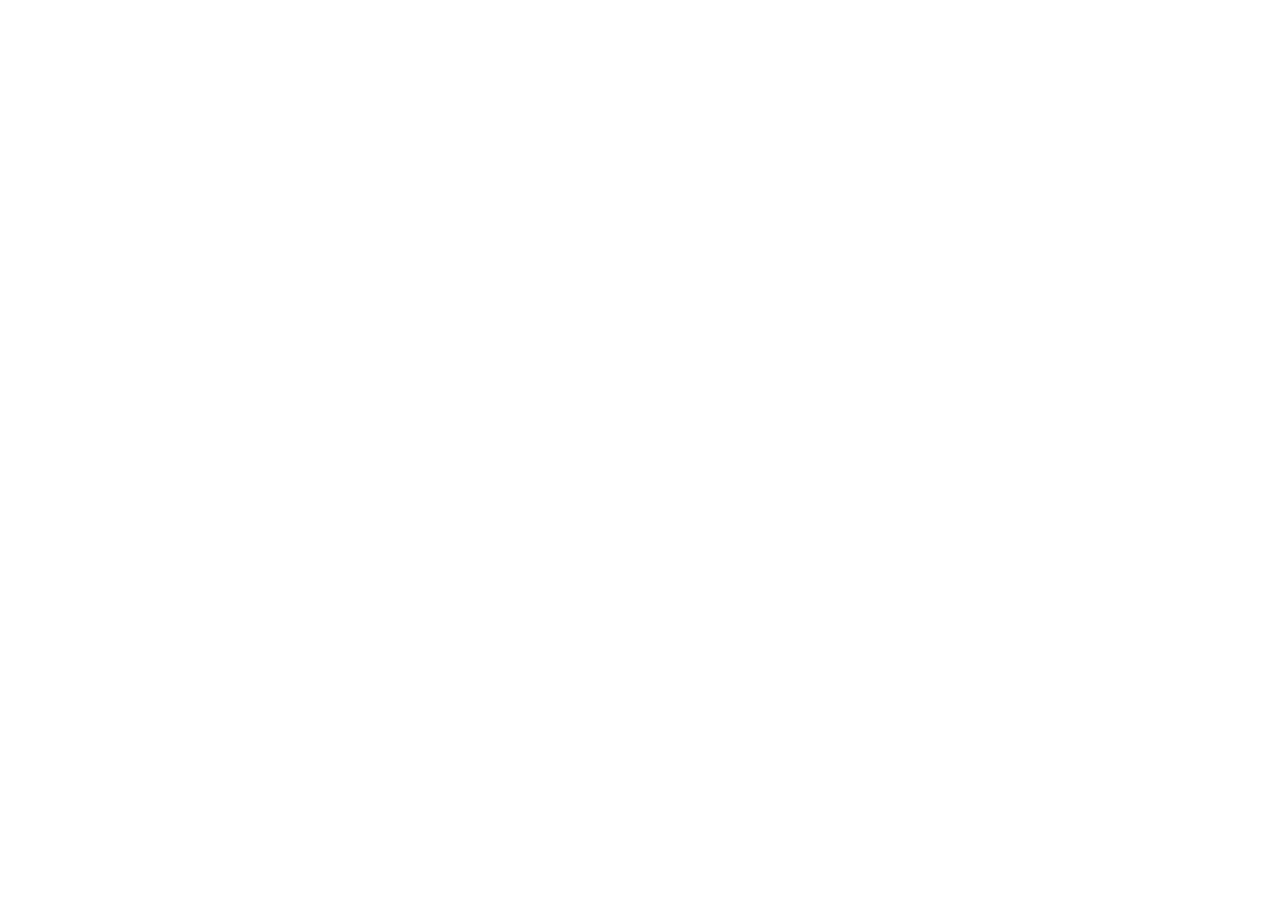
==== index.html @ 4480b9cd "Update index.html" ====
<!DOCTYPE html>
<html lang="ar" dir="ltr">
<head>
    <meta charset="UTF-8">
    <meta name="viewport" content="width=device-width, initial-scale=1.0">
    <meta http-equiv="X-UA-Compatible" content="IE=edge">

    <!-- كود التوجيه التلقائي وتحسين السيو لنقل قوة الأرشفة إلى نيتليفاى -->
    <meta http-equiv="refresh" content="0; url=https://mo-portifolio0.netlify.app/">
    <link rel="canonical" href="https://mo-portifolio0.netlify.app/index.html">

    <title>Mohamed Essam | Front-End Developer - المهندس محمد عصام</title>
    <meta name="description" content="الموقع الرسمي للمهندس محمد عصام الفيومي، مطور واجهات أمامية محترف وخبير في تقنيات AI. تصفح مشاريعي: منصة الراسخون في العلم وبرنامج الأرزاق على الله.">

    <!-- أكواد التحقق من جوجل سيرش كونصول (تشمل الكود الجديد) -->
    <meta name="google-site-verification" content="Sq_DPzQ9Jiwp9YREsU9l3QiX1p2XGiRDVajKwjwqNYY" />
    <meta name="google-site-verification" content="sxeBxHUI1lqhQKOD1vaWHSBIj7QEQKQOsHEGKih1sEY" />
    <meta name="google-site-verification" content="NLd_yAYy1y51QkFw2p-oQBsX7-PfzU-TvLgnW7qY" />
    <meta name="google-site-verification" content="XcniOengG1cWS3iVagZfKwtJyIRPwJNIAppy7hKnY" />
    
    <meta name="robots" content="index, follow">
    <link rel="sitemap" type="application/xml" title="Sitemap" href="https://mo-portifolio0.netlify.app/sitemap.xml">

    <!-- تحسين روابط مشاركة الموقع Open Graph لتشير للدومين الجديد -->
    <meta property="og:title" content="Mohamed Essam | Portfolio">
    <meta property="og:description" content="Frontend Developer Specializing in AI and Interactive Web Solutions.">
    <meta property="og:image" content="https://mo-portifolio0.netlify.app/images/personal.jpg">
    <meta property="og:url" content="https://mo-portifolio0.netlify.app/">

    <link rel="stylesheet" href="https://cdnjs.cloudflare.com/ajax/libs/font-awesome/6.0.0/css/all.min.css">
    <link rel="stylesheet" href="css/style.css">
    <link rel="apple-touch-icon" href="assets/img/apple-icon.png">

    <link rel="icon" type="image/png" href="icon/favicon-96x96.png" sizes="96x96" />
    <link rel="icon" type="image/svg+xml" href="icon/favicon.svg" />
    <link rel="shortcut icon" href="icon/favicon.ico" />
    <link rel="apple-touch-icon" sizes="180x180" href="icon/apple-touch-icon.png" />
    <link rel="manifest" href="icon/site.webmanifest" />
</head>

<body>

<!-- 
==========================
=====( Start header)======
==========================
-->
    <nav class="navbar">
        <div class="logo">Mohamed Essam</div>
        <ul class="nav-links" id="navLinks">
            <li><a href="index.html" class="active">Home</a></li>
            <li><a href="index.html#skills">Skills</a></li>
            <li><a href="projects.html">Projects</a></li>
            <li><a href="#contact">Contact</a></li>
        </ul>
        <div class="burger" onclick="toggleMenu()">
            <i class="fas fa-bars"></i>
        </div>
    </nav>
<!-- 
==========================
=====( End  header )======
==========================
-->

<!-- 
==========================
=====( Start  about )=====
==========================
-->
    <main class="container">
        <section class="glass-card about-section">
            <div class="card-header" style="background: url('../images/cover.jpg');">
                <span class="dots"><span class="red"></span><span class="yellow"></span><span class="green"></span></span>
                <span class="header-title" >ABOUT</span>
            </div>
            <div class="about-content">
                <div class="profile-img">
                    <img src="images/personal.jpg" alt="Mohamed Essam">
                </div>
                <div class="text-info">
                    <h3>Hello, I'm</h3>
                    <h1>Mohamed Essam</h1>
                    <div class="status-tags">
                        <span class="tag green-tag"><i class="fas fa-circle"></i> Available for Freelance</span>
                        <span class="tag purple-tag"><i class="fas fa-circle"></i> Open to Work</span>
                    </div>
                    <h2>Frontend Developer</h2>
                    <p>I love coding, learning, building real things that work, exploring new tech, and coffee.</p>
                    <div class="tech-stack">
                        <span>Next.js</span>
                        <span>React.js</span>
                        <span>TypeScript</span>
                    </div>
                    <div class="cta-buttons">
                        <a href="projects.html" class="btn btn-primary">View Projects</a>
                        <a href="#contact" class="btn btn-outline">Hire Me</a>
                    </div>
                </div>
            </div>
        </section>
<!-- 
==========================
=====( End  about )=======
==========================
-->

<!-- 
==========================
====( Start  skills )=====
==========================
-->
<section class="glass-card skills-section" id="skills">
    <div class="card-header" style="background: url('../images/cover.jpg');">
        <span class="dots"><span class="red"></span><span class="yellow"></span><span class="green"></span></span>
        <span class="header-title">MY SKILLS</span>
    </div>
    <div class="skills-wrapper">
        <div class="skills-flex">
            <div class="skill-card">
                <i class="fab fa-html5" style="color: #e34c26;"></i>
                <span>HTML</span>
            </div>
            <div class="skill-card">
                <i class="fab fa-css3-alt" style="color: #264de4;"></i>
                <span>CSS</span>
            </div>
            <div class="skill-card">
                <i class="fab fa-js" style="color: #f7df1e;"></i>
                <span>JavaScript</span>
            </div>
            <div class="skill-card">
                <i class="fab fa-bootstrap" style="color: #7952b3;"></i>
                <span>Bootstrap</span>
            </div>
            <div class="skill-card">
                <i class="fas fa-cloud" style="color: #00bcd4;"></i>
                <span>API</span>
            </div>
            <div class="skill-card">
                <i class="fab fa-git-alt" style="color: #f1502f;"></i>
                <span>Git</span>
            </div>
            <div class="skill-card">
                <i class="fab fa-github" style="color: #ffffff;"></i>
                <span>GitHub</span>
            </div>
            <div class="skill-card">
                <i class="fab fa-react" style="color: #61dbfb;"></i>
                <span>React.js</span>
            </div>
            <div class="skill-card">
                <i class="next-icon">N</i>
                <span>Next.js</span>
            </div>
        </div>
    </div>
</section>
<!-- 
==========================
=====( End  skills )======
==========================
-->

<!-- 
==========================
====( Start  contact )====
==========================
-->
        <section class="glass-card contact-section" id="contact">
            <div class="card-header" style="background: url('../images/cover.jpg');">
                <span class="dots"><span class="red"></span><span class="yellow"></span><span class="green"></span></span>
                <span class="header-title">CONNECT</span>
            </div>
            <div class="social-links">
                <a href="https://elnigm0.github.io/" target="_blank" class="social-icon"><i class="fab fa-github"></i></a>
                <a href="https://www.linkedin.com/in/mohamed-essam-6584073a0?utm_source=share&utm_campaign=share_via&utm_content=profile&utm_medium=android_app" target="_blank" class="social-icon"><i class="fab fa-linkedin"></i></a>
                <a href="https://www.facebook.com/share/1BomdkFRbV/" target="_blank" class="social-icon"><i class="fab fa-facebook"></i></a>
            </div>
            
    <div class="content">
    <p><i class="fas fa-phone">  +201279350952</i></p>
    <p><i class="fas fa-envelope">  mohamedessam1@gmail.com</i></p>
    
    <hr class="hr-content">
    
    <p class="pr">Always at the right time, we offer you the right thing, with attractive and modern designs that suit your work and content</p>
    </div>  
        </section>
    </main>
<!-- 
==========================
=====( End  contact )=====
==========================
-->

<!-- 
==========================
===( Start  controls )====
==========================
-->
<div class="fab-container" dir="rtl">
    <div class="fab-item"><i class="fas fa-snowflake"></i></div>
    <div class="fab-item" id="summer-toggle" style="margin-right: 10px; cursor: pointer;">
        <i class="fas fa-cloud-showers-heavy"></i> </div>
</div>
<!-- 
==========================
====( End  controls )=====
==========================
-->

<script src="js/main.js"></script>
<script src="js/summer.js"></script>

</body>
    </html>
---- css/style.css ----
:root {
    --bg-color: #051622;
    --card-bg: rgba(255, 255, 255, 0.05);
    --border-color: rgba(255, 255, 255, 0.1);
    --text-main: #ffffff;
    --text-dim: #a0a0a0;
    --accent-blue: #1ba098;
}

* {
    margin: 0;
    padding: 0;
    box-sizing: border-box;
    font-family: 'Segoe UI', Tahoma, Geneva, Verdana, sans-serif;
}

body {
    background-color: var(--bg-color);
    background-image: url("../images/background.jpg");
    background-attachment: fixed;
    color: var(--text-main);
    overflow-x: hidden;
}

/* 
=============================
======||START NAVBAR||=======
=============================
*/
.navbar {
    display: flex;
    justify-content: space-between;
    padding: 20px 5%;
    align-items: center;
    backdrop-filter: blur(10px);
    position: sticky;
    top: 0;
    z-index: 1000;
}

.nav-links {
    display: flex;
    list-style: none;
    gap: 20px;
}

.nav-links a {
    color: var(--text-main);
    text-decoration: none;
    font-size: 0.9rem;
}
/* 
=============================
=======||END NAVBAR||========
=============================
*/






/* 
=============================
=||START(Glass Card Style)||=
=============================
*/
.glass-card {
    background: var(--card-bg);
    border: 1px solid var(--border-color);
    border-radius: 20px;
    margin: 20px auto;
    max-width: 900px;
    overflow: hidden;
    backdrop-filter: blur(15px);
}

.card-header {
    background: rgba(255, 255, 255, 0.1);
    padding: 10px 20px;
    display: flex;
    justify-content: space-between;
    align-items: center;
    border-bottom: 1px solid var(--border-color);
}

.dots span {
    height: 10px;
    width: 10px;
    border-radius: 50%;
    display: inline-block;
    margin-right: 5px;
}

.red { background: #ff5f56; }
.yellow { background: #ffbd2e; }
.green { background: #27c93f; }

.header-title {
    font-size: 0.8rem;
    letter-spacing: 2px;
    color: #000;
    
}
/* 
=============================
==||END(Glass Card Style)||==
=============================
*/






/* 
=============================
==||START(About Section)||===
=============================
*/
.about-content {
    display: flex;
    padding: 40px;
    gap: 30px;
    align-items: center;
}

.profile-img img {
    width: 250px;
    height: 250px;
    border-radius: 15px;
    object-fit: cover;
    filter: grayscale(100%);
}

.status-tags {
    margin: 15px 0;
}

.tag {
    background: rgba(255,255,255,0.08);
    padding: 5px 15px;
    border-radius: 20px;
    font-size: 0.75rem;
    margin-right: 10px;
    border: 1px solid var(--border-color);
}

.green-tag i { color: #27c93f; margin-right: 5px; }
.purple-tag i { color: #a855f7; margin-right: 5px; }

.tech-stack span {
    display: inline-block;
    background: rgba(255,255,255,0.05);
    border: 1px solid var(--border-color);
    padding: 5px 15px;
    border-radius: 15px;
    margin-top: 15px;
    margin-right: 8px;
    font-size: 0.8rem;
}

.cta-buttons {
    margin-top: 25px;
}

.btn {
    padding: 10px 25px;
    border-radius: 8px;
    text-decoration: none;
    font-weight: bold;
    display: inline-block;
    margin-right: 10px;
}

.btn-primary { background: #fff; color: #000; }
.btn-outline { border: 1px solid #fff; color: #fff; }
/* 
=============================
===||END(About Section)||====
=============================
*/






/* 
=============================
==||START(Skills Section)||==
=============================
*/
.skills-grid {
    display: grid;
    grid-template-columns: repeat(3, 1fr);
    padding: 40px;
    text-align: center;
}

.icon-box {
    background: rgba(255,255,255,0.05);
    width: 80px;
    height: 80px;
    margin: 0 auto 10px;
    border-radius: 20px;
    display: flex;
    align-items: center;
    justify-content: center;
    font-size: 2rem;
    border: 1px solid var(--border-color);
}
.skills-wrapper {
    padding: 40px 20px;
    overflow-x: auto; /* يسمح بالتمرير الأفقي إذا زادت العناصر */
    scrollbar-width: thin;
    scrollbar-color: var(--accent-blue) transparent;
}

.skills-flex {
    display: flex;
    flex-wrap: wrap; /* يوزع العناصر بشكل عرضي وينزل لسطر جديد تلقائياً */
    justify-content: center;
    gap: 20px;
    min-width: max-content; /* يضمن بقاء العناصر بجانب بعضها قبل الـ wrap */
}

.skill-card {
    background: rgba(255, 255, 255, 0.03);
    border: 1px solid rgba(255, 255, 255, 0.1);
    border-radius: 16px;
    padding: 20px;
    width: 120px;
    display: flex;
    flex-direction: column;
    align-items: center;
    justify-content: center;
    transition: all 0.3s ease;
    cursor: pointer;
    backdrop-filter: blur(5px);
}

.skill-card:hover {
    transform: translateY(-10px);
    background: rgba(255, 255, 255, 0.08);
    border-color: var(--accent-blue);
    box-shadow: 0 10px 20px rgba(0, 0, 0, 0.3);
}

.skill-card i {
    font-size: 2.5rem;
    margin-bottom: 12px;
}

.skill-card span {
    font-size: 0.85rem;
    font-weight: 500;
    color: #e0e0e0;
}

/* أيقونة Next.js مخصصة لأنها غير متوفرة بشكل افتراضي في FontAwesome */
.next-icon {
    font-style: normal;
    font-weight: bold;
    font-size: 2rem;
    background: #fff;
    color: #000;
    width: 40px;
    height: 40px;
    border-radius: 50%;
    display: flex;
    align-items: center;
    justify-content: center;
    margin-bottom: 12px;
}

/* التجاوب مع الشاشات الصغيرة جداً */
@media (max-width: 600px) {
    .skills-flex {
        display: grid;
        grid-template-columns: repeat(3, 1fr); /* 3 مهارات في كل صف */
        min-width: unset;
        gap: 10px;
    }
    
    .skill-card {
        width: auto;
        padding: 15px 10px;
    }
    
    .skill-card i {
        font-size: 1.8rem;
    }
}

/* الحالة الابتدائية: المهارة مخفية ومزاحة للأسفل */
.skill-card {
    opacity: 0;
    transform: translateY(30px);
    transition: all 0.6s ease-out;
}

/* الحالة عند ظهورها: تصبح مرئية وتعود لمكانها */
.skill-card.show {
    opacity: 1;
    transform: translateY(0);
}
/* 
=============================
===||END(Skills Section)||===
=============================
*/

/* FAB */
.fab-container {
    position: fixed;
    bottom: 30px;
    width: 100%;
    display: flex;
    justify-content: space-between;
    padding: 0 5%;
    pointer-events: none;
}

.fab-item {
    pointer-events: auto;
    width: 50px;
    height: 50px;
    background: rgba(255,255,255,0.1);
    border-radius: 50%;
    display: flex;
    align-items: center;
    justify-content: center;
    backdrop-filter: blur(10px);
    border: 1px solid var(--border-color);
}
:root {
    --bg-color: #051622;
    --card-bg: rgba(255, 255, 255, 0.05);
    --border-color: rgba(255, 255, 255, 0.1);
    --text-main: #ffffff;
    --accent-blue: #1ba098;
}



.container {
    width: 90%;
    max-width: 1200px;
    margin: 0 auto;
    padding: 20px 0;
}

/* Navbar Responsive */
.navbar {
    display: flex;
    justify-content: space-between;
    padding: 20px 5%;
    align-items: center;
    background: rgba(5, 22, 34, 0.8);
    backdrop-filter: blur(10px);
    position: sticky;
    top: 0; z-index: 1000;
}

.nav-links { display: flex; list-style: none; gap: 20px; }
.nav-links a { color: white; text-decoration: none; font-weight: 500; }
.burger { display: none; cursor: pointer; font-size: 1.5rem; }

/* Glass Card */
.glass-card {
    background: var(--card-bg);
    border: 1px solid var(--border-color);
    border-radius: 20px;
    margin-bottom: 30px;
    backdrop-filter: blur(15px);
    overflow: hidden;
}

.card-header {
    background: rgba(255, 255, 255, 0.08);
    padding: 12px 20px;
    display: flex;
    justify-content: space-between;
}







/* 
===================================
==||START(About Content Layout)||==
===================================
*/
.about-content {
    display: flex;
    padding: 40px;
    gap: 40px;
    align-items: center;
}

.profile-img img {
    width: 300px;
    border-radius: 20px;
    filter: grayscale(100%);
}

.tag {
    display: inline-block;
    padding: 6px 12px;
    border-radius: 20px;
    background: rgba(255,255,255,0.1);
    font-size: 0.8rem;
    margin: 5px;
}

/* Social Icons */
.social-links {
    display: flex;
    justify-content: center;
    gap: 20px;
    padding: 30px;
}

.social-icon {
    font-size: 1.8rem;
    color: white;
    transition: 0.3s;
}

.social-icon:hover { color: var(--accent-blue); transform: translateY(-5px); }

/* --- Media Queries (استجابة الشاشات) --- */

/* للشاشات المتوسطة (Tablets) */
@media (max-width: 992px) {
    .about-content {
        flex-direction: column;
        text-align: center;
    }
    .profile-img img { width: 250px; }
}

/* للهواتف (Mobile) */
@media (max-width: 768px) {
    .nav-links {
        display: none; /* سيتم تفعيله عبر JS */
        flex-direction: column;
        position: absolute;
        top: 70px;
        right: 0;
        background: var(--bg-color);
        width: 100%;
        padding: 20px;
        text-align: center;
        border-bottom: 1px solid var(--border-color);
    }
    .nav-links.active { display: flex; }
    .burger { display: block; }
    
    .about-content { padding: 20px; }
    h1 { font-size: 1.8rem; }
    .cta-buttons .btn { width: 100%; margin: 10px 0; }
}

/* Modal Styles */
.modal {
    display: none; 
    position: fixed;
    z-index: 2000;
    left: 0;
    top: 0;
    width: 100%;
    height: 100%;
    background-color: rgba(0, 0, 0, 0.8);
    backdrop-filter: blur(8px);
    padding: 20px;
}

.modal-content {
    margin: 5% auto;
    width: 90%;
    max-width: 800px;
    animation: slideDown 0.4s ease;
}

@keyframes slideDown {
    from { transform: translateY(-50px); opacity: 0; }
    to { transform: translateY(0); opacity: 1; }
}

.close-modal {
    color: #fff;
    font-size: 28px;
    font-weight: bold;
    cursor: pointer;
}

.modal-body { padding: 30px; }

.modal-grid {
    display: grid;
    grid-template-columns: 1fr 1fr;
    gap: 30px;
}

.modal-img img {
    width: 100%;
    border-radius: 12px;
    border: 1px solid var(--border-color);
}

.modal-info h2 { margin-bottom: 15px; color: #fff; }
.modal-info p { color: var(--text-dim); margin-bottom: 20px; line-height: 1.8; }

.modal-actions { margin-top: 30px; display: flex; gap: 10px; }

/* التجاوب مع الموبايل */
@media (max-width: 768px) {
    .modal-grid { grid-template-columns: 1fr; }
    .modal-content { margin: 10% auto; }
}
/* تحسين شكل المودال */
.modal {
    display: none;
    position: fixed;
    top: 0;
    left: 0;
    width: 100%;
    height: 100%;
    background: rgba(0, 0, 0, 0.85); /* خلفية داكنة جداً */
    backdrop-filter: blur(12px); /* تأثير الضبابية */
    z-index: 9999;
    padding: 20px;
    overflow-y: auto;
}

.modal-content {
    max-width: 900px;
    margin: 40px auto;
    border: 1px solid rgba(255, 255, 255, 0.1);
    animation: fadeInScale 0.3s ease-out;
}

@keyframes fadeInScale {
    from { opacity: 0; transform: scale(0.9); }
    to { opacity: 1; transform: scale(1); }
}

.modal-grid {
    display: flex;
    flex-wrap: wrap;
    gap: 25px;
    padding: 20px;
}

.modal-img {
    flex: 1;
    min-width: 300px;
}

.modal-img img {
    width: 100%;
    border-radius: 12px;
    box-shadow: 0 10px 30px rgba(0,0,0,0.5);
}

.modal-info {
    flex: 1;
    min-width: 300px;
}

.close-modal {
    cursor: pointer;
    font-size: 24px;
    color: #ff5f56; /* لون الأحمر ليطابق أزرار الماك */
    transition: 0.3s;
}

.close-modal:hover {
    transform: rotate(90deg);
}
/* تحويل المودال إلى لوحة جانبية Side Panel */
.modal {
    display: none; 
    position: fixed;
    z-index: 2000;
    top: 0;
    right: 0; /* يظهر من اليمين */
    width: 100%;
    height: 100%;
    background-color: rgba(0, 0, 0, 0.4); /* خلفية شفافة أخف */
    backdrop-filter: blur(4px);
    transition: 0.5s;
}

.modal-content {
    position: absolute;
    right: -100%; /* يبدأ من خارج الشاشة */
    top: 0;
    width: 450px; /* عرض محدد لا يملأ الشاشة */
    height: 100%;
    background: rgba(10, 25, 41, 0.95);
    backdrop-filter: blur(20px);
    border-left: 1px solid rgba(255, 255, 255, 0.1);
    border-radius: 0; /* شكل طولي */
    box-shadow: -10px 0 30px rgba(0,0,0,0.5);
    transition: right 0.4s cubic-bezier(0.075, 0.82, 0.165, 1);
    overflow-y: auto;
}

/* عندما ينشط المودال */
.modal.active {
    display: block;
}

.modal.active .modal-content {
    right: 0; /* يتحرك للداخل */
}

/* تنسيقات المحتوى داخل اللوحة الجانبية */
.modal-body {
    padding: 25px;
}

.modal-grid {
    display: flex;
    flex-direction: column; /* ترتيب رأسي ليناسب العرض الصغير */
    gap: 20px;
}

.modal-img img {
    width: 100%;
    border-radius: 12px;
    border: 1px solid var(--border-color);
}

.modal-info h2 {
    font-size: 1.5rem;
    margin-bottom: 10px;
}

.modal-info p {
    font-size: 0.9rem;
    color: var(--text-dim);
    line-height: 1.6;
}

.modal-actions {
    display: grid;
    grid-template-columns: 1fr 1fr;
    gap: 10px;
    margin-top: 20px;
}

/* استجابة الشاشات الصغيرة */
@media (max-width: 500px) {
    .modal-content {
        width: 100%; /* في الموبايل يأخذ الشاشة كاملة لسهولة القراءة */
    }
}
/* تنسيق الحاوي الرئيسي ليظهر المشاريع كشبكة */
.container {
    display: grid;
    grid-template-columns: repeat(auto-fit, minmax(350px, 1fr)); /* يضع الكروت بجانب بعضها تلقائياً */
    gap: 30px;
    padding: 40px 5%;
    max-width: 1400px;
    margin: 0 auto;
}

/* تعديل عرض الكارت الزجاجي ليتناسب مع الشبكة */
.glass-card.project-section {
    margin: 0; /* إلغاء الهوامش لأن الـ gap في الـ grid سيتولى المهمة */
    display: flex;
    flex-direction: column;
    height: 100%; /* لتوحيد ارتفاع الكروت */
}

/* تحسين شكل الكارت الداخلي */
.project-card-custom {
    display: flex;
    flex-direction: column;
    justify-content: space-between;
    height: 100%;
}

/* للهواتف: اجعل الكروت تأخذ العرض الكامل */
@media (max-width: 768px) {
    .container {
        grid-template-columns: 1fr;
        padding: 20px;
    }
}
/* توحيد الحاوية الكبيرة لجميع الأقسام */
.container {
    max-width: 900px; /* نفس عرض كارت الـ about */
    margin: 0 auto;
    padding: 20px;
    width: 100%;
}

/* ضمان أن كل كارت زجاجي يأخذ العرض الكامل المتاح له */
.glass-card {
    width: 100%;
    margin-bottom: 30px;
}

/* تنسيق المحتوى الداخلي ليكون متطابق مع about-content */
.skills-content {
    padding: 40px; /* نفس البادينج الموجود في سكشن الـ about */
}

/* شبكة المهارات: تتوزع بذكاء داخل نفس العرض */
.skills-grid {
    display: grid;
    grid-template-columns: repeat(auto-fit, minmax(100px, 1fr));
    gap: 20px;
    justify-items: center;
}

.skill-card {
    display: flex;
    flex-direction: column;
    align-items: center;
    gap: 10px;
    transition: 0.3s;
}

.skill-card i { font-size: 2.5rem; }
.skill-card span { font-size: 0.8rem; color: var(--text-dim); }

/* أيقونة Next.js المخصصة */
.next-icon {
    font-weight: bold; font-size: 1.2rem; background: #fff; color: #000;
    width: 35px; height: 35px; border-radius: 50%;
    display: flex; align-items: center; justify-content: center;
}

/* استجابة الموبايل */
@media (max-width: 768px) {
    .skills-content {
        padding: 20px; /* تقليل البادينج كما فعلنا في الـ about موبايل */
    }
    .skills-grid {
        grid-template-columns: repeat(3, 1fr); /* 3 مهارات في الصف بالموبايل */
    }
}
/* --- التعديل النهائي للشاشات الكبيرة 1024px وطالع --- */

@media (min-width: 1024px) {
    /* نضمن أن الـ container يظل يرص السكاشن تحت بعضها وليس بجانب بعض */
    .container {
        display: flex;
        flex-direction: column; 
        align-items: center; /* توسيط السكاشن في منتصف الصفحة */
        max-width: 900px;    /* العرض الثابت الذي طلبته */
        margin: 0 auto;
        padding: 40px 0;
    }

    /* نضمن أن سكشن الـ skills يأخذ نفس عرض الـ about تماماً */
    .glass-card.skills-section, 
    .glass-card.about-section {
        width: 100%;        /* سيأخذ الـ 900px كاملة */
        margin-bottom: 40px; /* مسافة متناسقة بين السكشنين */
    }

    /* توزيع المهارات داخل السكشن في الشاشات الكبيرة */
    .skills-grid {
        display: grid;
        grid-template-columns: repeat(5, 1fr); /* 5 مهارات في الصف ليكون الشكل احترافي */
        gap: 30px;
        padding: 40px;
    }
}

/* --- تعديل إضافي لضمان التناسق في كل الشاشات --- */
.glass-card {
    max-width: 900px;
    width: 100%;
    margin-left: auto;
    margin-right: auto;
}


/* Start content */
.content p{
    
    letter-spacing: 1px;
    margin: 8px;
    font-size: 10px;
}
.content .pr {
    text-align: center;
    color: #b6b6b6;
}

.hr-content {
    
    width: 50%;
    margin-left: 25%;
    margin-right:25%;
}







/* 
==============================
==||START((((((SNOW)))))))||==
==============================
*/
.snowflake {
    position: fixed;
    top: -10px;
    color: #fff;
    font-size: 1rem;
    pointer-events: none; /* لكي لا تعيق الضغط على أي شيء */
    z-index: 9999;
    animation: fall linear forwards;
}

/* حركة السقوط */
@keyframes fall {
    to {
        transform: translateY(100vh) rotate(360deg);
        opacity: 0;
    }
}

/* تأثير نبض للأيقونة عند الضغط */
.fab-item:active {
    transform: scale(0.9);
}
/* 
==============================
==||END((((((SNOW)))))))||====
==============================
*/


/* المتغيرات الافتراضية (وضع الشتاء/الأزرق) */
:root {
    --bg-img: url("../images/background.jpg");
    --header-bg: url('../images/cover.jpg'); /* صورة الهيدر الصغيرة */
    --nav-scroll-bg: rgba(5, 22, 34, 0.9); /* لون النبار عند السكرول */
    --accent-blue: #1ba098;
    --text-main: #ffffff;
    --card-bg: rgba(255, 255, 255, 0.05);
}

/* المتغيرات عند تفعيل الوضع الذهبي */
body.gold-mode {
    --bg-img: none; /* حذف صورة الخلفية تماماً */
    --bg-color: #1a1a00; /* لون خلفية سادة فخم */
    --header-bg: linear-gradient(90deg, #FFD700, #b8860b); /* لون ذهبي بدلاً من الصورة */
    --nav-scroll-bg: rgba(40, 40, 0, 0.95); /* لون النبار ذهبي داكن عند السكرول */
    --accent-blue: #FFD700;
    --card-bg: rgba(255, 215, 0, 0.05);
}

/* تطبيق المتغيرات على العناصر */
body {
    background-color: var(--bg-color, #051622);
    background-image: var(--bg-img); /* ستصبح none في الوضع الذهبي */
    background-attachment: fixed;
    background-size: cover;
}

.card-header {
    background: var(--header-bg) !important; /* سيتحول لذهبي */
    background-size: cover !important;
}

/* تعديل الهيدر ليأخذ اللون من المتغيرات */
.navbar.scrolled {
    background: var(--nav-scroll-bg) !important;
}
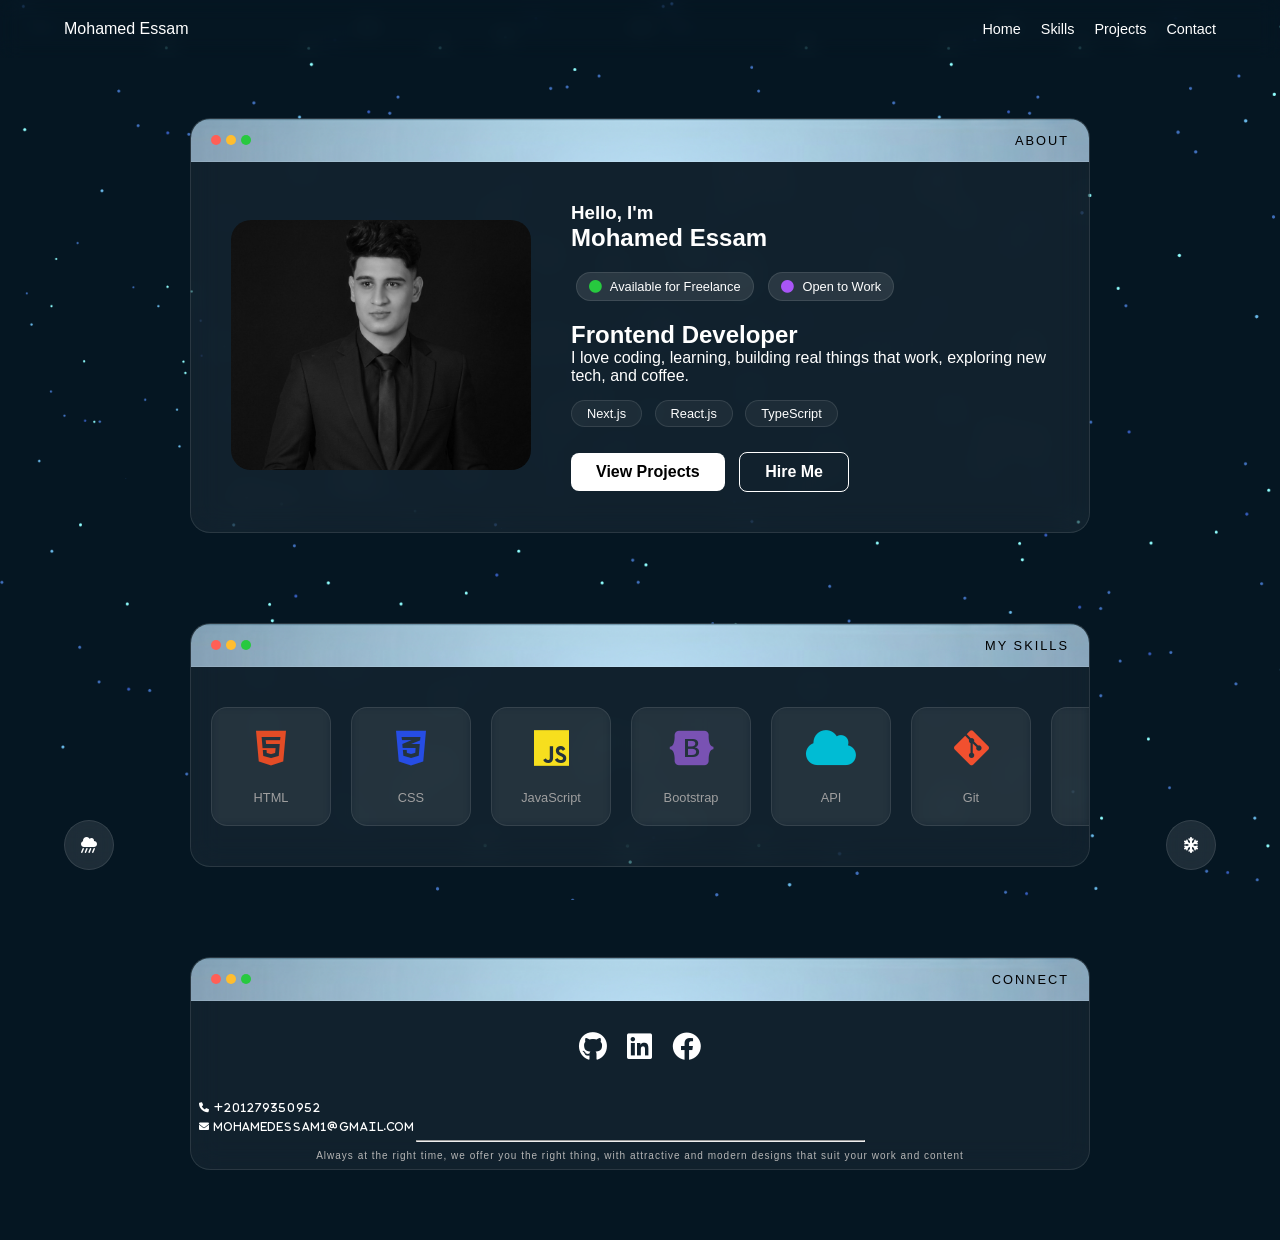
==== commit 8ccf894d: "Update index.html" ====
--- a/index.html
+++ b/index.html
@@ -6,18 +6,14 @@
     <meta http-equiv="X-UA-Compatible" content="IE=edge">
 
     <!-- كود التوجيه التلقائي وتحسين السيو لنقل قوة الأرشفة إلى نيتليفاى -->
-    <meta http-equiv="refresh" content="0; url=https://mo-portifolio0.netlify.app/">
+    
     <link rel="canonical" href="https://mo-portifolio0.netlify.app/index.html">
 
     <title>Mohamed Essam | Front-End Developer - المهندس محمد عصام</title>
     <meta name="description" content="الموقع الرسمي للمهندس محمد عصام الفيومي، مطور واجهات أمامية محترف وخبير في تقنيات AI. تصفح مشاريعي: منصة الراسخون في العلم وبرنامج الأرزاق على الله.">
 
     <!-- أكواد التحقق من جوجل سيرش كونصول (تشمل الكود الجديد) -->
-    <meta name="google-site-verification" content="Sq_DPzQ9Jiwp9YREsU9l3QiX1p2XGiRDVajKwjwqNYY" />
-    <meta name="google-site-verification" content="sxeBxHUI1lqhQKOD1vaWHSBIj7QEQKQOsHEGKih1sEY" />
-    <meta name="google-site-verification" content="NLd_yAYy1y51QkFw2p-oQBsX7-PfzU-TvLgnW7qY" />
-    <meta name="google-site-verification" content="XcniOengG1cWS3iVagZfKwtJyIRPwJNIAppy7hKnY" />
-    
+    <meta name="google-site-verification" content="jpb0NP-o2f9WbrTWvGoaeMhGEX8cWlQ1E8AAnROO3E8" />
     <meta name="robots" content="index, follow">
     <link rel="sitemap" type="application/xml" title="Sitemap" href="https://mo-portifolio0.netlify.app/sitemap.xml">
 
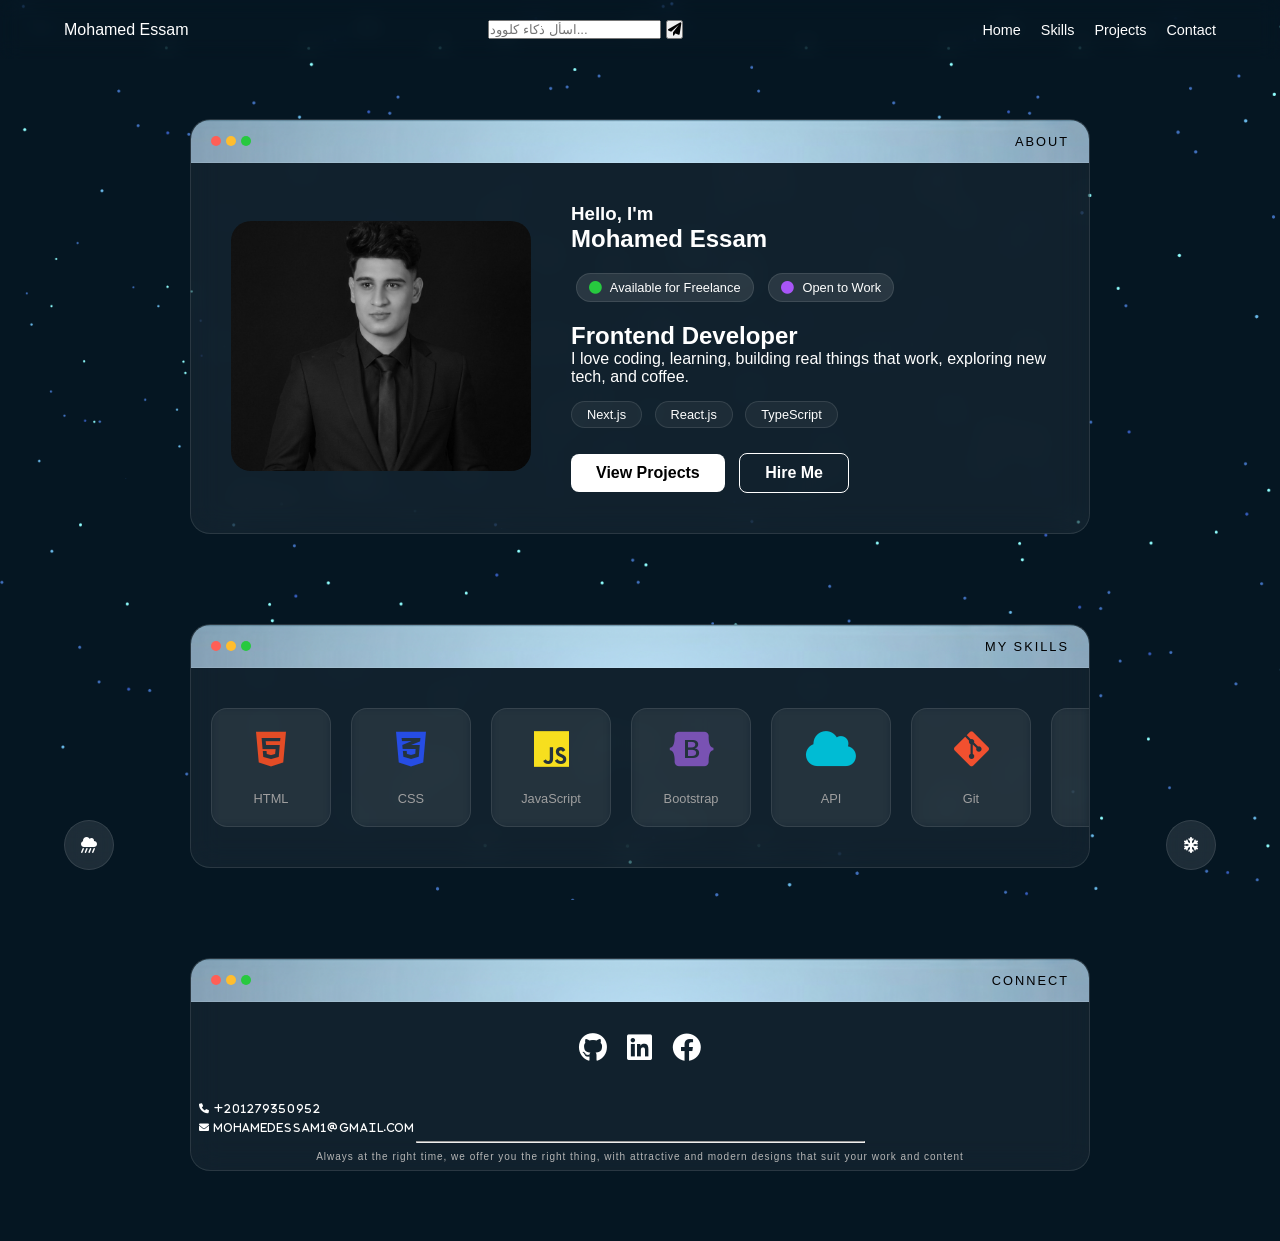
==== commit 887fa394: "Update index.html" ====
--- a/index.html
+++ b/index.html
@@ -41,18 +41,28 @@
 =====( Start header)======
 ==========================
 -->
-    <nav class="navbar">
-        <div class="logo">Mohamed Essam</div>
-        <ul class="nav-links" id="navLinks">
-            <li><a href="index.html" class="active">Home</a></li>
-            <li><a href="index.html#skills">Skills</a></li>
-            <li><a href="projects.html">Projects</a></li>
-            <li><a href="#contact">Contact</a></li>
-        </ul>
-        <div class="burger" onclick="toggleMenu()">
-            <i class="fas fa-bars"></i>
-        </div>
-    </nav>
+<nav class="navbar">
+    <div class="logo">Mohamed Essam</div>
+    
+    <!-- صندوق البحث هنا أصبح حراً ومستقلاً ليعمل على كل الشاشات فوراً -->
+    <div class="ai-search-box">
+        <input type="text" id="user-input" placeholder="اسأل ذكاء كلوود...">
+        <button id="send-btn"><i class="fas fa-paper-plane"></i></button>
+    </div>
+
+    <!-- القائمة الجانبية للموبايل واللينك العادي للكمبيوتر -->
+    <ul class="nav-links" id="navLinks">
+        <li><a href="index.html" class="active">Home</a></li>
+        <li><a href="index.html#skills">Skills</a></li>
+        <li><a href="projects.html">Projects</a></li>
+        <li><a href="#contact">Contact</a></li>
+    </ul>
+    
+    <div class="burger" onclick="toggleMenu()">
+        <i class="fas fa-bars"></i>
+    </div>
+</nav>
+
 <!-- 
 ==========================
 =====( End  header )======
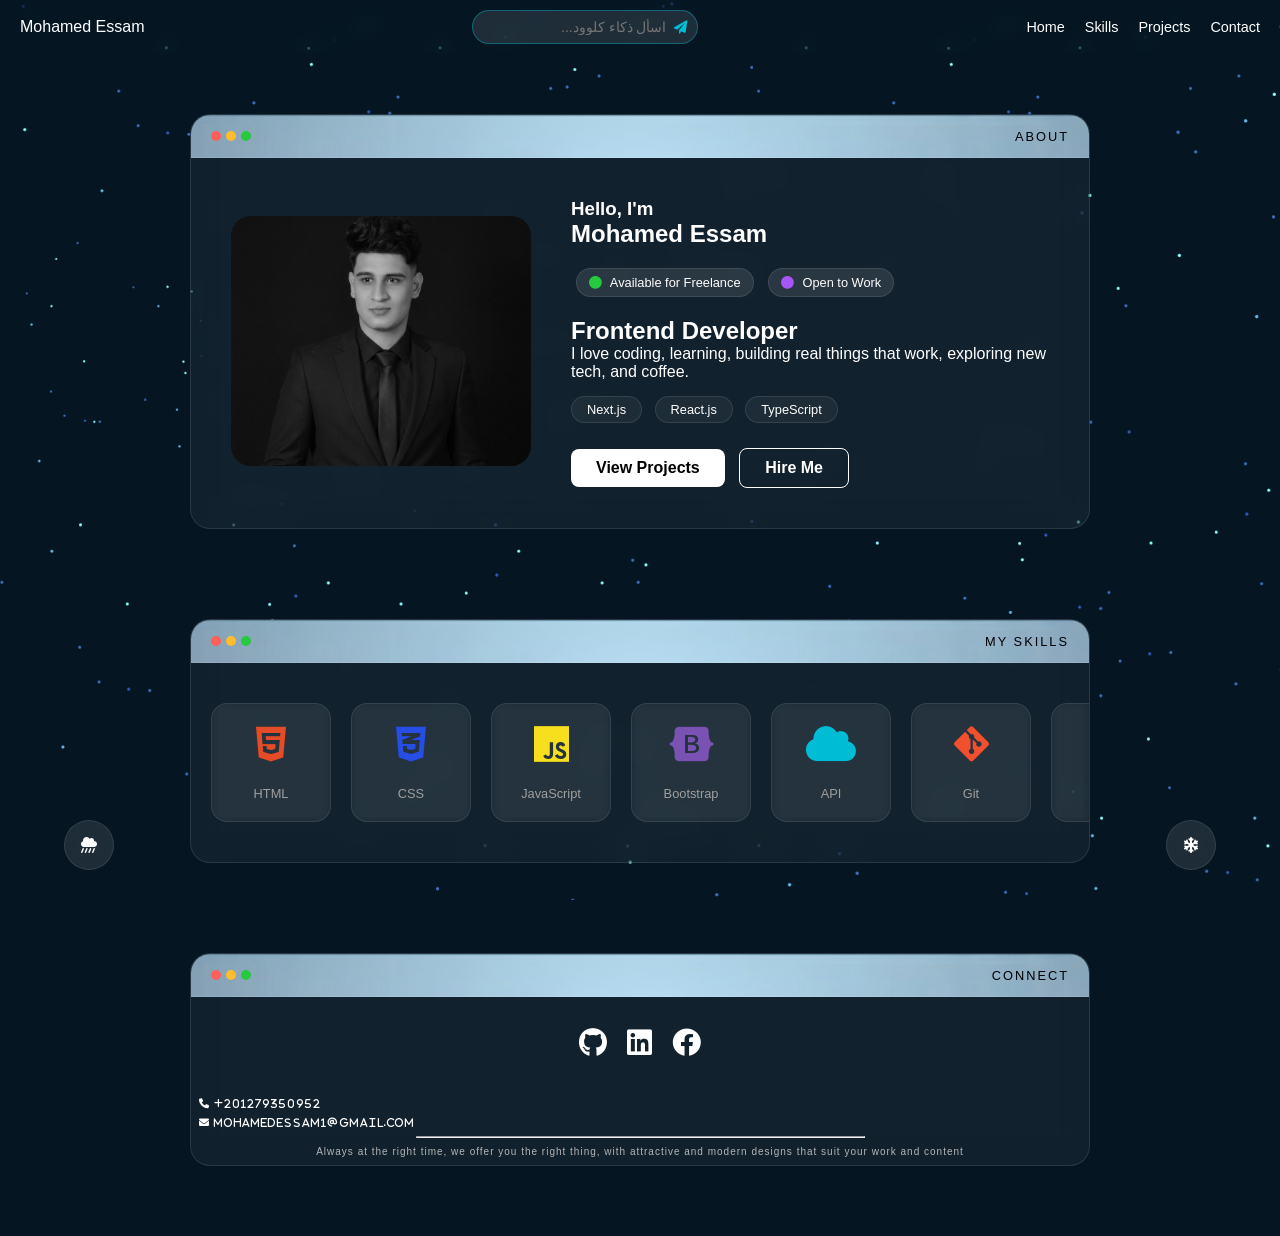
==== commit 357714c4: "Update index.html" ====
--- a/index.html
+++ b/index.html
@@ -216,6 +216,16 @@
 ==========================
 -->
 
+
+<div id="ai-response-popup" style="display: none; position: fixed; top: 50%; left: 50%; transform: translate(-50%, -50%); width: 90%; max-width: 500px; background: rgba(5, 22, 34, 0.95); border: 2px solid #00bcd4; border-radius: 12px; padding: 20px; z-index: 10000; box-shadow: 0 0 30px rgba(0,188,212,0.5); color: #fff; font-family: sans-serif;">
+    <div style="display: flex; justify-content: space-between; align-items: center; border-bottom: 1px solid rgba(255,255,255,0.1); padding-bottom: 10px; margin-bottom: 15px;">
+        <h4 style="margin: 0; color: #00bcd4; display: flex; align-items: center; gap: 8px;">🤖 مساعد Claude الذكي</h4>
+        <button id="close-popup-btn" style="background: transparent; border: none; color: #ff5f56; font-size: 20px; cursor: pointer;">&times;</button>
+    </div>
+    <p id="chat-output" style="line-height: 1.6; max-height: 300px; overflow-y: auto; white-space: pre-line; margin: 0; text-align: right; direction: rtl;">جاري تحضير الرد...</p>
+</div>
+
+    
 <script src="js/main.js"></script>
 <script src="js/summer.js"></script>
 
--- a/css/style.css
+++ b/css/style.css
@@ -883,3 +883,93 @@
 .navbar.scrolled {
     background: var(--nav-scroll-bg) !important;
 }
+
+
+
+/* ==========================================
+  تعديل الـ nav والـ header لإضافة ذكاء اصطناعي
+============================================ */
+
+
+/* تنسيق الذكاء الاصطناعي */
+/* تنسيق الـ Navbar لضمان توزيع العناصر بشكل ممتاز */
+.navbar {
+    display: flex;
+    justify-content: space-between;
+    align-items: center;
+    padding: 10px 20px;
+    position: relative;
+}
+
+/* صندوق البحث الذكي */
+.ai-search-box {
+    display: flex;
+    align-items: center;
+    background: rgba(255, 255, 255, 0.1);
+    border: 1px solid rgba(0, 188, 212, 0.4);
+    border-radius: 20px;
+    padding: 2px 10px;
+    transition: 0.3s;
+    max-width: 250px; /* حجم متناسق للكمبيوتر */
+}
+
+.ai-search-box:focus-within {
+    border-color: #00bcd4;
+}
+
+.ai-search-box input {
+    background: transparent;
+    border: none;
+    outline: none;
+    color: #fff;
+    padding: 6px 8px;
+    font-size: 14px;
+    width: 100%;
+    direction: rtl;
+}
+
+.ai-search-box button {
+    background: transparent;
+    border: none;
+    color: #00bcd4;
+    cursor: pointer;
+}
+
+/* نافذة الإجابة المنبثقة */
+.ai-popup {
+    display: none;
+    position: fixed;
+    top: 85px;
+    right: 20px;
+    width: 350px;
+    max-width: 90%;
+    z-index: 2500;
+    background: rgba(15, 15, 15, 0.9) !important;
+    backdrop-filter: blur(10px);
+    border: 1px solid rgba(255, 255, 255, 0.1);
+    border-radius: 12px;
+    box-shadow: 0 8px 32px 0 rgba(0, 0, 0, 0.5);
+    direction: rtl;
+}
+.popup-header { background: rgba(0, 188, 212, 0.2); padding: 10px; display: flex; justify-content: space-between; color: #fff; border-radius: 12px 12px 0 0; }
+.popup-header button { background: transparent; border: none; color: #fff; font-size: 20px; cursor: pointer; }
+.popup-body { padding: 15px; color: #fff; font-size: 14px; max-height: 300px; overflow-y: auto; }
+
+/* 🔥 السحر كله هنا: تظبيط شاشات الموبايل الصغيرة جداً */
+@media (max-width: 768px) {
+    .ai-search-box {
+        max-width: 150px; /* تصغير حجمه في الموبايل ليناسب المساحة بجانب اللوجو والـ Burger */
+        font-size: 12px;
+    }
+    .ai-search-box input {
+        padding: 4px 5px;
+        font-size: 12px;
+    }
+    .ai-popup {
+        right: 5%;
+        left: 5%;
+        width: 90%;
+    }
+}
+
+
